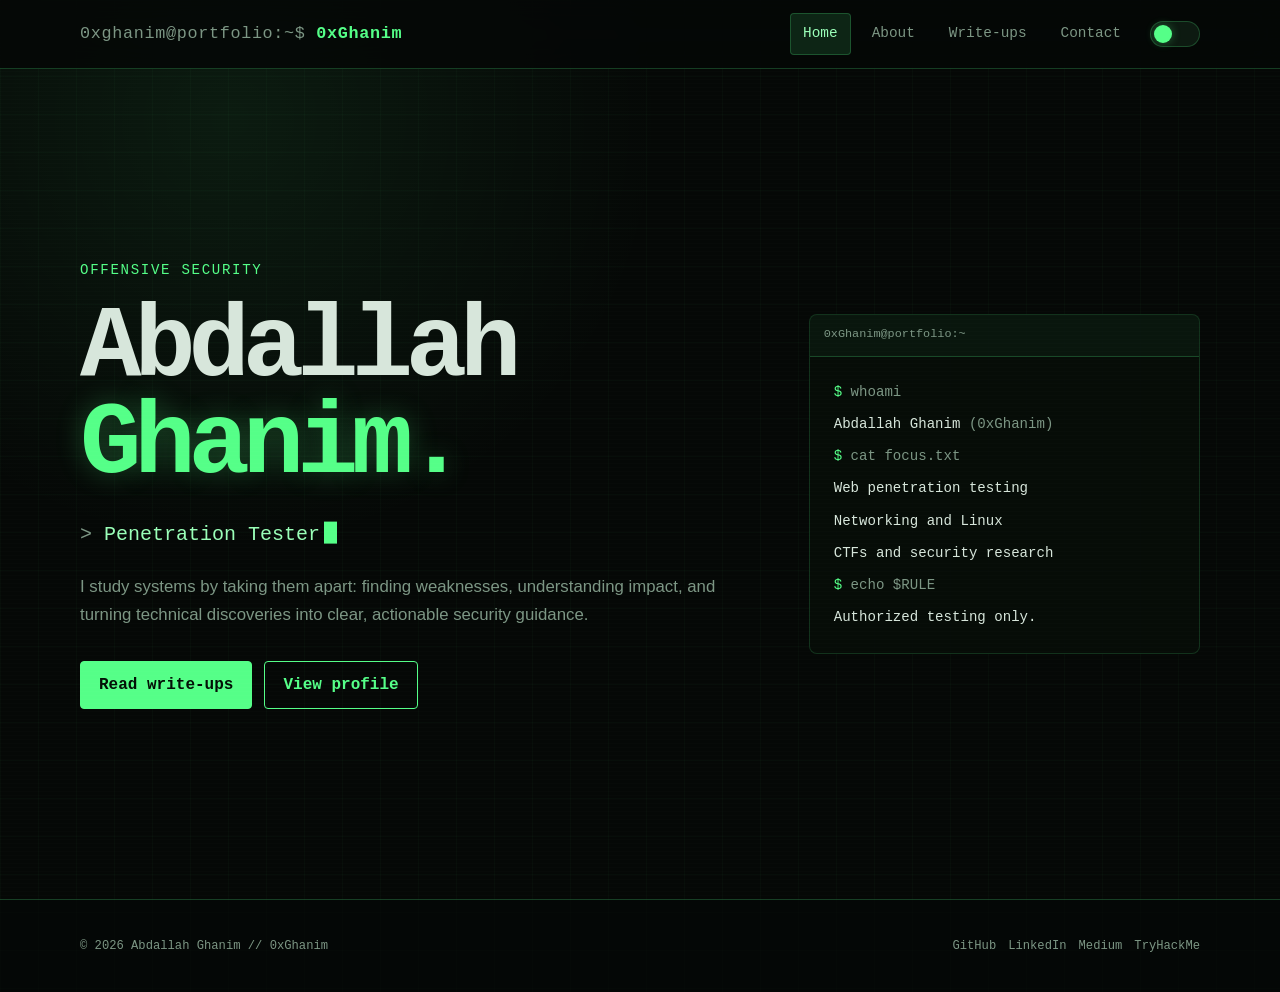
==== index.html @ efb21d73 "Update portfolio website" ====
<!doctype html>
<html lang="en">
  <head>
    <meta charset="UTF-8">
    <meta name="viewport" content="width=device-width, initial-scale=1">
    <meta name="description" content="Abdallah Ghanim, also known as 0xGhanim, is a penetration tester and computer science student focused on offensive security.">
    <meta name="theme-color" content="#050806">
    <title>0xGhanim | Penetration Tester</title>
    <script>try { document.documentElement.dataset.theme = localStorage.getItem("portfolio-theme-v2") || "dark"; } catch (error) { document.documentElement.dataset.theme = "dark"; }</script>
    <link rel="stylesheet" href="styles.css?v=9">
    <script src="theme.js?v=9" defer></script>
  </head>
  <body>
    <div class="site-shell">
      <header class="site-header">
        <div class="header-inner">
          <a class="brand" href="index.html">0xGhanim</a>
          <div class="header-actions">
            <nav aria-label="Primary navigation">
              <ul class="nav-links">
                <li><a class="nav-link active" href="index.html" aria-current="page">Home</a></li>
                <li><a class="nav-link" href="about.html">About</a></li>
                <li><a class="nav-link" href="blog.html">Write-ups</a></li>
                <li><a class="nav-link" href="contact.html">Contact</a></li>
                <li class="theme-switch-item"><button class="theme-toggle" type="button" data-theme-toggle aria-label="Switch to light theme" aria-pressed="false"><span class="visually-hidden">Toggle color theme</span></button></li>
              </ul>
            </nav>
          </div>
        </div>
      </header>

      <main class="page-container">
        <section class="hero">
          <div>
            <p class="eyebrow">Offensive security</p>
            <h1 class="hero-title">Abdallah <span class="accent">Ghanim.</span></h1>
            <p class="typing-line"><span data-typing></span><span class="typing-cursor" aria-hidden="true"></span></p>
            <p class="hero-copy">
              I study systems by taking them apart: finding weaknesses, understanding impact,
              and turning technical discoveries into clear, actionable security guidance.
            </p>
            <div class="hero-actions">
              <a class="button" href="blog.html">Read write-ups</a>
              <a class="button secondary" href="about.html">View profile</a>
            </div>
          </div>

          <aside class="terminal-card simple-terminal" aria-label="Current status">
            <div class="terminal-bar">
              <span class="terminal-label">0xGhanim@portfolio:~</span>
            </div>
            <div class="terminal-body">
              <p><span class="prompt">$</span> whoami</p>
              <p class="output">Abdallah Ghanim <span class="muted">(0xGhanim)</span></p>
              <p><span class="prompt">$</span> cat focus.txt</p>
              <p class="output">Web penetration testing</p>
              <p class="output">Networking and Linux</p>
              <p class="output">CTFs and security research</p>
              <p><span class="prompt">$</span> echo $RULE</p>
              <p class="output">Authorized testing only.</p>
            </div>
          </aside>
        </section>
      </main>

      <footer class="site-footer">
        <div class="footer-inner">
          <p>&copy; <span data-current-year></span> Abdallah Ghanim // 0xGhanim</p>
          <ul class="social-list">
            <li><a data-config="links.github" data-config-text="false" target="_blank" rel="noopener noreferrer">GitHub</a></li>
            <li><a data-config="links.linkedin" data-config-text="false" target="_blank" rel="noopener noreferrer">LinkedIn</a></li>
            <li><a data-config="links.medium" data-config-text="false" target="_blank" rel="noopener noreferrer">Medium</a></li>
            <li><a data-config="links.tryhackme" data-config-text="false" target="_blank" rel="noopener noreferrer">TryHackMe</a></li>
          </ul>
        </div>
      </footer>
    </div>
    <script src="config.js"></script>
    <script src="app.js?v=3"></script>
  </body>
</html>
---- styles.css ----
:root {
  color-scheme: dark;
  --bg: #050806;
  --panel: rgba(9, 18, 12, 0.88);
  --panel-solid: #09120c;
  --panel-light: #0d1a11;
  --text: #d7e6db;
  --muted: #7c9684;
  --green: #55ff88;
  --green-bright: #9affb8;
  --green-dim: rgba(85, 255, 136, 0.12);
  --amber: #f6c85f;
  --red: #ff6577;
  --border: rgba(85, 255, 136, 0.22);
  --shadow: 0 18px 60px rgba(0, 0, 0, 0.45);
  --header-bg: rgba(5, 8, 6, 0.86);
  --footer-bg: rgba(5, 8, 6, 0.7);
  --terminal-bg: rgba(7, 13, 9, 0.88);
  --terminal-bar-bg: rgba(85, 255, 136, 0.045);
  --grid-line: rgba(85, 255, 136, 0.025);
  --scanline: rgba(255, 255, 255, 0.012);
  --button-text: #031006;
}

:root[data-theme="light"] {
  color-scheme: light;
  --bg: #f7fbf8;
  --panel: rgba(255, 255, 255, 0.94);
  --panel-solid: #ffffff;
  --panel-light: #eaf6ee;
  --text: #12301d;
  --muted: #587061;
  --green: #07883c;
  --green-bright: #056c31;
  --green-dim: rgba(7, 136, 60, 0.09);
  --border: rgba(7, 136, 60, 0.24);
  --shadow: 0 18px 60px rgba(18, 48, 29, 0.11);
  --header-bg: rgba(247, 251, 248, 0.9);
  --footer-bg: rgba(237, 247, 240, 0.8);
  --terminal-bg: rgba(255, 255, 255, 0.95);
  --terminal-bar-bg: rgba(7, 136, 60, 0.06);
  --grid-line: rgba(7, 136, 60, 0.045);
  --scanline: rgba(7, 136, 60, 0.018);
  --button-text: #ffffff;
}

* {
  box-sizing: border-box;
  margin: 0;
  padding: 0;
}

html {
  scroll-behavior: smooth;
}

body {
  min-height: 100vh;
  background:
    radial-gradient(circle at 18% 12%, rgba(85, 255, 136, 0.08), transparent 27rem),
    linear-gradient(var(--grid-line) 1px, transparent 1px),
    linear-gradient(90deg, var(--grid-line) 1px, transparent 1px),
    var(--bg);
  background-size: auto, 38px 38px, 38px 38px, auto;
  color: var(--text);
  font-family: "Courier New", Courier, monospace;
  line-height: 1.65;
}

body::before {
  position: fixed;
  inset: 0;
  z-index: 10;
  pointer-events: none;
  content: "";
  background: repeating-linear-gradient(
    0deg,
    var(--scanline) 0,
    var(--scanline) 1px,
    transparent 1px,
    transparent 4px
  );
}

a {
  color: inherit;
}

button,
input,
textarea {
  font: inherit;
}

.site-shell {
  display: flex;
  min-height: 100vh;
  flex-direction: column;
}

.site-header {
  position: sticky;
  top: 0;
  z-index: 20;
  border-bottom: 1px solid var(--border);
  background: var(--header-bg);
  backdrop-filter: blur(14px);
}

.header-inner,
.page-container,
.footer-inner {
  width: min(1120px, calc(100% - 40px));
  margin: 0 auto;
}

.header-inner {
  position: relative;
  display: flex;
  min-height: 68px;
  align-items: center;
  justify-content: space-between;
  gap: 24px;
}

.brand {
  color: var(--green);
  font-size: 1.05rem;
  font-weight: 700;
  text-decoration: none;
  letter-spacing: 0.04em;
}

.brand::before {
  content: "0xghanim@portfolio:~$ ";
  color: var(--muted);
  font-weight: 400;
}

.nav-links {
  display: flex;
  align-items: center;
  gap: 8px;
  padding-right: 66px;
  list-style: none;
}

.header-actions,
.header-actions nav {
  max-width: 100%;
}

.theme-toggle {
  position: relative;
  display: block;
  width: 50px;
  height: 26px;
  padding: 0;
  border: 1px solid var(--border);
  border-radius: 999px;
  background: var(--panel-light);
  cursor: pointer;
  transition: border-color 160ms ease, background 160ms ease;
}

.theme-toggle:hover {
  border-color: var(--green);
}

.theme-toggle::before {
  position: absolute;
  top: 3px;
  left: 3px;
  width: 18px;
  height: 18px;
  border-radius: 50%;
  background: var(--green);
  box-shadow: 0 0 10px rgba(85, 255, 136, 0.32);
  content: "";
  transition: transform 180ms ease, background 180ms ease;
}

:root[data-theme="light"] .theme-toggle {
  background: var(--green);
}

:root[data-theme="light"] .theme-toggle::before {
  background: #ffffff;
  box-shadow: 0 2px 7px rgba(18, 48, 29, 0.22);
  transform: translateX(24px);
}

.theme-toggle:focus-visible {
  outline: 2px solid var(--green);
  outline-offset: 3px;
}

.theme-switch-item {
  position: absolute;
  top: 50%;
  right: 0;
  display: flex;
  align-items: center;
  transform: translateY(-50%);
}

.visually-hidden {
  position: absolute;
  width: 1px;
  height: 1px;
  overflow: hidden;
  clip: rect(0 0 0 0);
  clip-path: inset(50%);
  white-space: nowrap;
}

.nav-link {
  display: inline-flex;
  padding: 8px 12px;
  border: 1px solid transparent;
  border-radius: 4px;
  color: var(--muted);
  font-size: 0.9rem;
  text-decoration: none;
  transition: 160ms ease;
}

.nav-link:hover,
.nav-link.active {
  border-color: var(--border);
  background: var(--green-dim);
  color: var(--green-bright);
}

.page-container {
  flex: 1;
  padding: 72px 0;
}

.hero {
  display: grid;
  min-height: calc(100vh - 214px);
  align-items: center;
  gap: 44px;
  grid-template-columns: minmax(0, 1.4fr) minmax(280px, 0.8fr);
}

.eyebrow {
  margin-bottom: 18px;
  color: var(--green);
  font-size: 0.88rem;
  letter-spacing: 0.12em;
  text-transform: uppercase;
}

.hero-title {
  max-width: 780px;
  font-size: clamp(3rem, 8vw, 6.5rem);
  line-height: 0.95;
  letter-spacing: -0.07em;
}

.hero-title .accent {
  display: block;
  color: var(--green);
  text-shadow: 0 0 28px rgba(85, 255, 136, 0.28);
}

.typing-line {
  min-height: 2rem;
  margin-top: 24px;
  color: var(--green-bright);
  font-size: clamp(1rem, 2vw, 1.25rem);
}

.typing-line::before {
  content: "> ";
  color: var(--muted);
}

.typing-cursor {
  display: inline-block;
  width: 0.65em;
  height: 1.1em;
  margin-left: 4px;
  transform: translateY(0.18em);
  background: var(--green);
  animation: blink 1s steps(1) infinite;
}

@keyframes blink {
  50% { opacity: 0; }
}

.hero-copy {
  max-width: 690px;
  margin-top: 22px;
  color: var(--muted);
  font-family: Arial, Helvetica, sans-serif;
  font-size: 1.05rem;
}

.hero-actions,
.social-list {
  display: flex;
  flex-wrap: wrap;
  gap: 12px;
}

.hero-actions {
  margin-top: 32px;
}

.button {
  display: inline-flex;
  align-items: center;
  justify-content: center;
  min-height: 44px;
  padding: 10px 18px;
  border: 1px solid var(--green);
  border-radius: 4px;
  background: var(--green);
  color: var(--button-text);
  font-weight: 700;
  text-decoration: none;
  transition: 160ms ease;
}

.button:hover {
  transform: translateY(-2px);
  box-shadow: 0 8px 24px rgba(85, 255, 136, 0.18);
}

.button.secondary {
  background: transparent;
  color: var(--green);
}

.terminal-card,
.content-card,
.blog-card,
.contact-card {
  border: 1px solid var(--border);
  border-radius: 8px;
  background: var(--panel);
  box-shadow: var(--shadow);
}

.terminal-card {
  overflow: hidden;
}

.simple-terminal {
  border-color: rgba(85, 255, 136, 0.16);
  background: var(--terminal-bg);
  box-shadow: none;
}

.terminal-bar {
  display: flex;
  min-height: 42px;
  align-items: center;
  gap: 7px;
  padding: 0 14px;
  border-bottom: 1px solid var(--border);
  background: var(--terminal-bar-bg);
}

.terminal-dot {
  width: 9px;
  height: 9px;
  border-radius: 50%;
  background: var(--muted);
}

.terminal-dot:first-child { background: var(--red); }
.terminal-dot:nth-child(2) { background: var(--amber); }
.terminal-dot:nth-child(3) { background: var(--green); }

.terminal-label {
  margin-left: 0;
  color: var(--muted);
  font-size: 0.74rem;
}

.terminal-body {
  padding: 24px;
  color: var(--muted);
  font-size: 0.88rem;
}

.terminal-body p + p {
  margin-top: 9px;
}

.prompt { color: var(--green); }
.output { color: var(--text); }
.muted { color: var(--muted); }

.status-row {
  display: flex;
  align-items: center;
  justify-content: space-between;
  gap: 16px;
  padding: 12px 0;
  border-bottom: 1px dashed rgba(85, 255, 136, 0.14);
}

.status-row:last-child {
  border-bottom: 0;
}

.status-pill {
  padding: 2px 8px;
  border: 1px solid var(--border);
  border-radius: 999px;
  color: var(--green);
  font-size: 0.7rem;
}

.section-heading {
  margin-bottom: 12px;
  color: var(--green);
  font-size: clamp(2rem, 5vw, 3.7rem);
  letter-spacing: -0.05em;
}

.section-intro {
  max-width: 760px;
  margin-bottom: 34px;
  color: var(--muted);
  font-family: Arial, Helvetica, sans-serif;
  font-size: 1rem;
}

.command-line {
  margin-bottom: 24px;
  color: var(--muted);
  font-size: 0.82rem;
}

.command-line .command {
  color: var(--green-bright);
}

.command-line .prompt {
  color: var(--green);
}

.content-grid {
  display: grid;
  gap: 20px;
  grid-template-columns: repeat(2, minmax(0, 1fr));
}

.content-card {
  padding: 26px;
  box-shadow: none;
}

.content-card.wide {
  grid-column: 1 / -1;
}

.content-card h2,
.content-card h3 {
  margin-bottom: 14px;
  color: var(--green-bright);
  font-size: 1.05rem;
}

.content-card p,
.content-card li {
  color: var(--muted);
  font-family: Arial, Helvetica, sans-serif;
}

.content-card p + p {
  margin-top: 12px;
}

.compact-list p {
  display: flex;
  align-items: baseline;
  justify-content: space-between;
  gap: 20px;
  padding: 10px 0;
  border-bottom: 1px dashed rgba(85, 255, 136, 0.14);
}

.compact-list p:last-child {
  border-bottom: 0;
}

.compact-list span {
  flex: 0 0 auto;
  color: var(--muted);
  font-family: "Courier New", Courier, monospace;
  font-size: 0.8rem;
}

.content-card ul {
  padding-left: 20px;
}

.content-card li + li {
  margin-top: 8px;
}

.tag-list {
  display: flex;
  flex-wrap: wrap;
  gap: 9px;
  margin-top: 16px;
}

.tag {
  padding: 5px 10px;
  border: 1px solid var(--border);
  border-radius: 3px;
  background: var(--green-dim);
  color: var(--green-bright);
  font-size: 0.78rem;
}

.timeline-item {
  position: relative;
  padding-left: 22px;
}

.timeline-item::before {
  position: absolute;
  top: 0.55em;
  left: 0;
  width: 8px;
  height: 8px;
  border-radius: 50%;
  background: var(--green);
  box-shadow: 0 0 12px rgba(85, 255, 136, 0.6);
  content: "";
}

.blog-grid,
.contact-grid {
  display: grid;
  gap: 20px;
  grid-template-columns: repeat(3, minmax(0, 1fr));
}

.blog-card {
  display: flex;
  height: 100%;
  overflow: hidden;
  flex-direction: column;
  box-shadow: none;
  text-decoration: none;
  transition: 170ms ease;
}

.blog-card:hover {
  transform: translateY(-4px);
  border-color: var(--green);
  box-shadow: 0 12px 38px rgba(0, 0, 0, 0.35);
}

.blog-thumbnail {
  width: 100%;
  aspect-ratio: 16 / 9;
  border-bottom: 1px solid var(--border);
  object-fit: cover;
  filter: saturate(0.7) contrast(1.05);
}

.blog-card-body {
  display: flex;
  flex: 1;
  flex-direction: column;
  padding: 20px;
}

.blog-title {
  margin-bottom: 10px;
  color: var(--green-bright);
  font-size: 1rem;
  line-height: 1.45;
}

.blog-description {
  display: -webkit-box;
  overflow: hidden;
  margin-bottom: 20px;
  color: var(--muted);
  font-family: Arial, Helvetica, sans-serif;
  font-size: 0.9rem;
  -webkit-box-orient: vertical;
  -webkit-line-clamp: 3;
}

.blog-meta {
  display: flex;
  align-items: center;
  justify-content: space-between;
  gap: 12px;
  margin-top: auto;
  padding-top: 14px;
  border-top: 1px dashed rgba(85, 255, 136, 0.16);
  color: var(--muted);
  font-size: 0.73rem;
}

.skeleton {
  min-height: 340px;
  border: 1px solid var(--border);
  border-radius: 8px;
  background: linear-gradient(105deg, var(--panel) 30%, var(--panel-light) 42%, var(--panel) 54%);
  background-size: 220% 100%;
  animation: shimmer 1.3s linear infinite;
}

@keyframes shimmer {
  to { background-position-x: -220%; }
}

.state-message {
  grid-column: 1 / -1;
  padding: 30px;
  border: 1px solid var(--border);
  border-radius: 8px;
  background: var(--panel);
  color: var(--muted);
  text-align: center;
}

.state-message a {
  color: var(--green);
}

.contact-card {
  padding: 24px;
  box-shadow: none;
}

.contact-card .contact-icon {
  display: inline-flex;
  width: 38px;
  height: 38px;
  align-items: center;
  justify-content: center;
  margin-bottom: 18px;
  border: 1px solid var(--border);
  border-radius: 4px;
  background: var(--green-dim);
  color: var(--green);
}

.contact-card h2 {
  margin-bottom: 8px;
  color: var(--text);
  font-size: 1rem;
}

.contact-card p {
  color: var(--muted);
  font-family: Arial, Helvetica, sans-serif;
  font-size: 0.9rem;
}

.contact-card a {
  display: inline-block;
  margin-top: 16px;
  color: var(--green);
  font-size: 0.86rem;
  text-decoration: none;
}

.contact-card a:hover {
  text-decoration: underline;
}

.site-footer {
  border-top: 1px solid var(--border);
  background: var(--footer-bg);
}

.footer-inner {
  display: flex;
  min-height: 92px;
  align-items: center;
  justify-content: space-between;
  gap: 24px;
  color: var(--muted);
  font-size: 0.76rem;
}

.social-list {
  list-style: none;
}

.social-list a {
  color: var(--muted);
  text-decoration: none;
}

.social-list a:hover {
  color: var(--green);
}

@media (max-width: 900px) {
  .hero {
    min-height: auto;
    grid-template-columns: 1fr;
  }

  .blog-grid,
  .contact-grid {
    grid-template-columns: repeat(2, minmax(0, 1fr));
  }
}

@media (max-width: 680px) {
  .header-inner {
    min-height: auto;
    padding: 14px 0;
    flex-direction: column;
    gap: 10px;
  }

  .brand::before {
    content: "$ ";
  }

  .nav-links {
    width: 100%;
    flex-wrap: wrap;
    justify-content: center;
    gap: 2px;
    padding-right: 0;
  }

  .header-actions,
  .header-actions nav {
    width: 100%;
  }

  .nav-link {
    padding: 6px 8px;
    font-size: 0.78rem;
  }

  .theme-switch-item {
    position: static;
    margin-left: 2px;
    transform: none;
  }

  .page-container {
    padding: 50px 0;
  }

  .hero-title {
    font-size: clamp(3rem, 17vw, 4.8rem);
  }

  .content-grid,
  .blog-grid,
  .contact-grid {
    grid-template-columns: 1fr;
  }

  .content-card.wide {
    grid-column: auto;
  }

  .compact-list p {
    align-items: flex-start;
    flex-direction: column;
    gap: 2px;
  }

  .footer-inner {
    padding: 22px 0;
    flex-direction: column;
    justify-content: center;
    text-align: center;
  }
}

@media (prefers-reduced-motion: reduce) {
  *,
  *::before,
  *::after {
    scroll-behavior: auto !important;
    animation-duration: 0.01ms !important;
    animation-iteration-count: 1 !important;
    transition-duration: 0.01ms !important;
  }
}
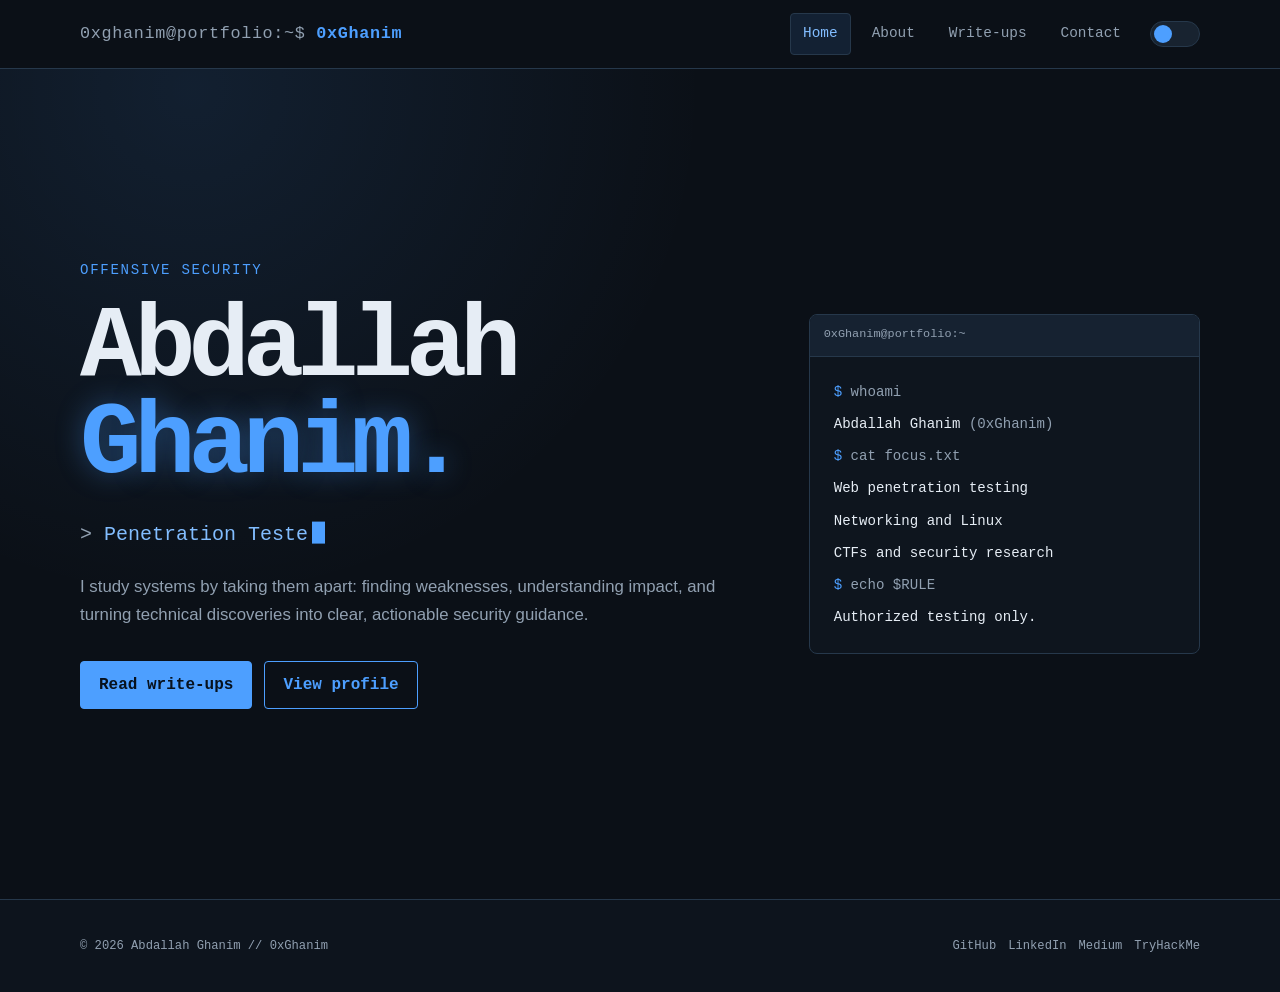
==== commit 990df133: "Update portfolio website" ====
--- a/index.html
+++ b/index.html
@@ -4,11 +4,11 @@
     <meta charset="UTF-8">
     <meta name="viewport" content="width=device-width, initial-scale=1">
     <meta name="description" content="Abdallah Ghanim, also known as 0xGhanim, is a penetration tester and computer science student focused on offensive security.">
-    <meta name="theme-color" content="#050806">
+    <meta name="theme-color" content="#0b1017">
     <title>0xGhanim | Penetration Tester</title>
     <script>try { document.documentElement.dataset.theme = localStorage.getItem("portfolio-theme-v2") || "dark"; } catch (error) { document.documentElement.dataset.theme = "dark"; }</script>
-    <link rel="stylesheet" href="styles.css?v=9">
-    <script src="theme.js?v=9" defer></script>
+    <link rel="stylesheet" href="styles.css?v=14">
+    <script src="theme.js?v=10" defer></script>
   </head>
   <body>
     <div class="site-shell">
--- a/styles.css
+++ b/styles.css
@@ -1,47 +1,47 @@
 :root {
   color-scheme: dark;
-  --bg: #050806;
-  --panel: rgba(9, 18, 12, 0.88);
-  --panel-solid: #09120c;
-  --panel-light: #0d1a11;
-  --text: #d7e6db;
-  --muted: #7c9684;
-  --green: #55ff88;
-  --green-bright: #9affb8;
-  --green-dim: rgba(85, 255, 136, 0.12);
+  --bg: #0b1017;
+  --panel: #111923;
+  --panel-solid: #111923;
+  --panel-light: #182330;
+  --text: #e6edf5;
+  --muted: #91a0b1;
+  --green: #4d9fff;
+  --green-bright: #82bdff;
+  --green-dim: rgba(77, 159, 255, 0.12);
   --amber: #f6c85f;
   --red: #ff6577;
-  --border: rgba(85, 255, 136, 0.22);
-  --shadow: 0 18px 60px rgba(0, 0, 0, 0.45);
-  --header-bg: rgba(5, 8, 6, 0.86);
-  --footer-bg: rgba(5, 8, 6, 0.7);
-  --terminal-bg: rgba(7, 13, 9, 0.88);
-  --terminal-bar-bg: rgba(85, 255, 136, 0.045);
-  --grid-line: rgba(85, 255, 136, 0.025);
-  --scanline: rgba(255, 255, 255, 0.012);
-  --button-text: #031006;
+  --border: #26384b;
+  --shadow: 0 12px 32px rgba(0, 0, 0, 0.28);
+  --header-bg: #0b1017;
+  --footer-bg: #0d141d;
+  --terminal-bg: #0e151e;
+  --terminal-bar-bg: #162231;
+  --button-text: #07111d;
+  --page-fade: rgba(77, 159, 255, 0.11);
+  --accent-glow: rgba(77, 159, 255, 0.38);
 }
 
 :root[data-theme="light"] {
   color-scheme: light;
-  --bg: #f7fbf8;
-  --panel: rgba(255, 255, 255, 0.94);
+  --bg: #f4f7fb;
+  --panel: #ffffff;
   --panel-solid: #ffffff;
-  --panel-light: #eaf6ee;
-  --text: #12301d;
-  --muted: #587061;
-  --green: #07883c;
-  --green-bright: #056c31;
-  --green-dim: rgba(7, 136, 60, 0.09);
-  --border: rgba(7, 136, 60, 0.24);
-  --shadow: 0 18px 60px rgba(18, 48, 29, 0.11);
-  --header-bg: rgba(247, 251, 248, 0.9);
-  --footer-bg: rgba(237, 247, 240, 0.8);
-  --terminal-bg: rgba(255, 255, 255, 0.95);
-  --terminal-bar-bg: rgba(7, 136, 60, 0.06);
-  --grid-line: rgba(7, 136, 60, 0.045);
-  --scanline: rgba(7, 136, 60, 0.018);
+  --panel-light: #e9eff6;
+  --text: #172231;
+  --muted: #607184;
+  --green: #176fc1;
+  --green-bright: #115a9c;
+  --green-dim: rgba(23, 111, 193, 0.09);
+  --border: #ccd8e5;
+  --shadow: 0 10px 28px rgba(30, 55, 80, 0.1);
+  --header-bg: #ffffff;
+  --footer-bg: #eaf0f6;
+  --terminal-bg: #ffffff;
+  --terminal-bar-bg: #edf3f8;
   --button-text: #ffffff;
+  --page-fade: rgba(23, 111, 193, 0.08);
+  --accent-glow: rgba(23, 111, 193, 0.2);
 }
 
 * {
@@ -57,29 +57,16 @@
 body {
   min-height: 100vh;
   background:
-    radial-gradient(circle at 18% 12%, rgba(85, 255, 136, 0.08), transparent 27rem),
-    linear-gradient(var(--grid-line) 1px, transparent 1px),
-    linear-gradient(90deg, var(--grid-line) 1px, transparent 1px),
+    radial-gradient(circle at 15% 10%, var(--page-fade), transparent 32rem),
     var(--bg);
-  background-size: auto, 38px 38px, 38px 38px, auto;
+  background-attachment: fixed;
   color: var(--text);
   font-family: "Courier New", Courier, monospace;
   line-height: 1.65;
 }
 
 body::before {
-  position: fixed;
-  inset: 0;
-  z-index: 10;
-  pointer-events: none;
-  content: "";
-  background: repeating-linear-gradient(
-    0deg,
-    var(--scanline) 0,
-    var(--scanline) 1px,
-    transparent 1px,
-    transparent 4px
-  );
+  content: none;
 }
 
 a {
@@ -104,7 +91,6 @@
   z-index: 20;
   border-bottom: 1px solid var(--border);
   background: var(--header-bg);
-  backdrop-filter: blur(14px);
 }
 
 .header-inner,
@@ -175,7 +161,7 @@
   height: 18px;
   border-radius: 50%;
   background: var(--green);
-  box-shadow: 0 0 10px rgba(85, 255, 136, 0.32);
+  box-shadow: none;
   content: "";
   transition: transform 180ms ease, background 180ms ease;
 }
@@ -263,7 +249,7 @@
 .hero-title .accent {
   display: block;
   color: var(--green);
-  text-shadow: 0 0 28px rgba(85, 255, 136, 0.28);
+  text-shadow: 0 0 28px var(--accent-glow);
 }
 
 .typing-line {
@@ -328,7 +314,7 @@
 
 .button:hover {
   transform: translateY(-2px);
-  box-shadow: 0 8px 24px rgba(85, 255, 136, 0.18);
+  box-shadow: 0 6px 16px rgba(77, 159, 255, 0.16);
 }
 
 .button.secondary {
@@ -351,7 +337,7 @@
 }
 
 .simple-terminal {
-  border-color: rgba(85, 255, 136, 0.16);
+  border-color: var(--border);
   background: var(--terminal-bg);
   box-shadow: none;
 }
@@ -403,7 +389,7 @@
   justify-content: space-between;
   gap: 16px;
   padding: 12px 0;
-  border-bottom: 1px dashed rgba(85, 255, 136, 0.14);
+  border-bottom: 1px solid var(--border);
 }
 
 .status-row:last-child {
@@ -460,6 +446,65 @@
 
 .content-card.wide {
   grid-column: 1 / -1;
+}
+
+.experience-card,
+.resume-card {
+  width: 100%;
+  padding: 30px;
+}
+
+.experience-card {
+  margin-bottom: 20px;
+}
+
+.experience-card > h2,
+.resume-card > h2 {
+  margin-bottom: 26px;
+  color: var(--green);
+  font-size: 1.35rem;
+}
+
+.experience-item + .experience-item {
+  margin-top: 28px;
+  padding-top: 28px;
+  border-top: 1px solid var(--border);
+}
+
+.experience-heading {
+  display: flex;
+  align-items: baseline;
+  justify-content: space-between;
+  gap: 24px;
+}
+
+.experience-heading h3 {
+  margin-bottom: 0;
+  color: var(--text);
+  font-size: 1.08rem;
+}
+
+.experience-date {
+  flex: 0 0 auto;
+  color: var(--muted);
+  font-family: "Courier New", Courier, monospace !important;
+  font-size: 0.86rem;
+}
+
+.experience-organization {
+  margin-top: 4px !important;
+  color: var(--green) !important;
+  font-family: "Courier New", Courier, monospace !important;
+  font-size: 0.9rem;
+}
+
+.experience-details {
+  margin-top: 24px;
+  padding-left: 24px !important;
+}
+
+.experience-details li {
+  line-height: 1.75;
 }
 
 .content-card h2,
@@ -485,7 +530,7 @@
   justify-content: space-between;
   gap: 20px;
   padding: 10px 0;
-  border-bottom: 1px dashed rgba(85, 255, 136, 0.14);
+  border-bottom: 1px solid var(--border);
 }
 
 .compact-list p:last-child {
@@ -536,7 +581,7 @@
   height: 8px;
   border-radius: 50%;
   background: var(--green);
-  box-shadow: 0 0 12px rgba(85, 255, 136, 0.6);
+  box-shadow: none;
   content: "";
 }
 
@@ -603,7 +648,7 @@
   gap: 12px;
   margin-top: auto;
   padding-top: 14px;
-  border-top: 1px dashed rgba(85, 255, 136, 0.16);
+  border-top: 1px solid var(--border);
   color: var(--muted);
   font-size: 0.73rem;
 }
@@ -612,13 +657,12 @@
   min-height: 340px;
   border: 1px solid var(--border);
   border-radius: 8px;
-  background: linear-gradient(105deg, var(--panel) 30%, var(--panel-light) 42%, var(--panel) 54%);
-  background-size: 220% 100%;
-  animation: shimmer 1.3s linear infinite;
+  background: var(--panel-light);
+  animation: shimmer 1.3s ease-in-out infinite alternate;
 }
 
 @keyframes shimmer {
-  to { background-position-x: -220%; }
+  to { opacity: 0.58; }
 }
 
 .state-message {
@@ -775,6 +819,17 @@
     align-items: flex-start;
     flex-direction: column;
     gap: 2px;
+  }
+
+  .experience-card,
+  .resume-card {
+    padding: 24px 20px;
+  }
+
+  .experience-heading {
+    align-items: flex-start;
+    flex-direction: column;
+    gap: 4px;
   }
 
   .footer-inner {
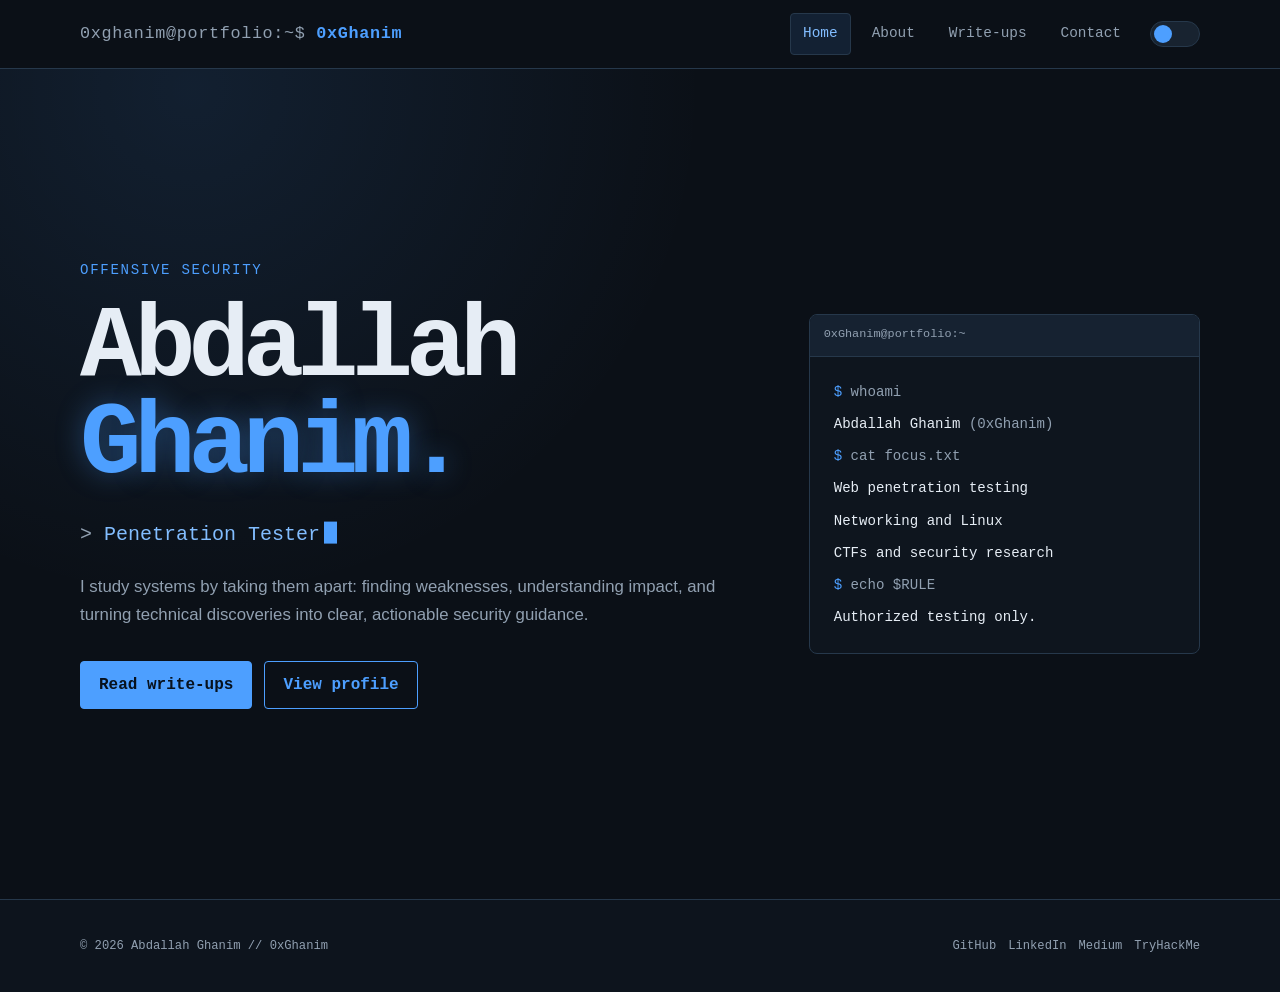
==== commit 0405a853: "Bump stylesheet cache version" ====
--- a/index.html
+++ b/index.html
@@ -7,7 +7,7 @@
     <meta name="theme-color" content="#0b1017">
     <title>0xGhanim | Penetration Tester</title>
     <script>try { document.documentElement.dataset.theme = localStorage.getItem("portfolio-theme-v2") || "dark"; } catch (error) { document.documentElement.dataset.theme = "dark"; }</script>
-    <link rel="stylesheet" href="styles.css?v=14">
+    <link rel="stylesheet" href="styles.css?v=15">
     <script src="theme.js?v=10" defer></script>
   </head>
   <body>
--- a/styles.css
+++ b/styles.css
@@ -326,10 +326,61 @@
 .content-card,
 .blog-card,
 .contact-card {
+  position: relative;
+  isolation: isolate;
+  overflow: hidden;
   border: 1px solid var(--border);
   border-radius: 8px;
   background: var(--panel);
   box-shadow: var(--shadow);
+  transition:
+    border-color 220ms ease,
+    background-color 220ms ease,
+    box-shadow 220ms ease,
+    transform 220ms ease;
+}
+
+.terminal-card::before,
+.content-card::before,
+.blog-card::before,
+.contact-card::before {
+  position: absolute;
+  inset: 0;
+  z-index: 0;
+  background:
+    radial-gradient(circle at 50% 0%, var(--green-dim), transparent 42%),
+    linear-gradient(135deg, transparent, rgba(77, 159, 255, 0.08), transparent);
+  content: "";
+  opacity: 0;
+  pointer-events: none;
+  transform: translateY(10px) scale(0.98);
+  transition:
+    opacity 260ms ease,
+    transform 260ms ease;
+}
+
+.terminal-card > *,
+.content-card > *,
+.blog-card > *,
+.contact-card > * {
+  position: relative;
+  z-index: 1;
+}
+
+.terminal-card:hover,
+.content-card:hover,
+.contact-card:hover {
+  border-color: var(--green);
+  box-shadow: 0 14px 34px rgba(0, 0, 0, 0.24);
+  transform: translateY(-3px);
+}
+
+.terminal-card:hover::before,
+.content-card:hover::before,
+.blog-card:hover::before,
+.contact-card:hover::before {
+  opacity: 1;
+  transform: translateY(0) scale(1);
 }
 
 .terminal-card {
@@ -542,6 +593,64 @@
   color: var(--muted);
   font-family: "Courier New", Courier, monospace;
   font-size: 0.8rem;
+}
+
+.course-link {
+  display: flex;
+  align-items: baseline;
+  justify-content: space-between;
+  gap: 20px;
+  padding: 12px 14px;
+  border-bottom: 1px solid var(--border);
+  border-radius: 8px;
+  color: var(--muted);
+  font-size: 1.03rem;
+  text-decoration: none;
+  opacity: 0.82;
+  transform: scale(1);
+  transform-origin: center;
+  transition:
+    color 220ms ease,
+    background-color 220ms ease,
+    border-color 220ms ease,
+    box-shadow 220ms ease,
+    opacity 220ms ease,
+    transform 220ms ease;
+}
+
+.course-link:last-child {
+  border-bottom: 1px solid transparent;
+}
+
+.course-link strong {
+  color: var(--text);
+  transition: color 220ms ease;
+}
+
+.course-link time {
+  flex: 0 0 auto;
+  color: var(--muted);
+  font-family: "Courier New", Courier, monospace;
+  font-size: 0.86rem;
+  transition: color 220ms ease;
+}
+
+.course-link:hover,
+.course-link:focus-visible {
+  border-color: var(--green);
+  background-color: var(--green-dim);
+  box-shadow: 0 12px 28px rgba(0, 0, 0, 0.18);
+  color: var(--text);
+  opacity: 1;
+  outline: none;
+  transform: scale(1.025);
+}
+
+.course-link:hover strong,
+.course-link:focus-visible strong,
+.course-link:hover time,
+.course-link:focus-visible time {
+  color: var(--green-bright);
 }
 
 .content-card ul {
@@ -599,7 +708,10 @@
   flex-direction: column;
   box-shadow: none;
   text-decoration: none;
-  transition: 170ms ease;
+  transition:
+    border-color 220ms ease,
+    box-shadow 220ms ease,
+    transform 220ms ease;
 }
 
 .blog-card:hover {
@@ -821,6 +933,12 @@
     gap: 2px;
   }
 
+  .course-link {
+    align-items: flex-start;
+    flex-direction: column;
+    gap: 2px;
+  }
+
   .experience-card,
   .resume-card {
     padding: 24px 20px;
